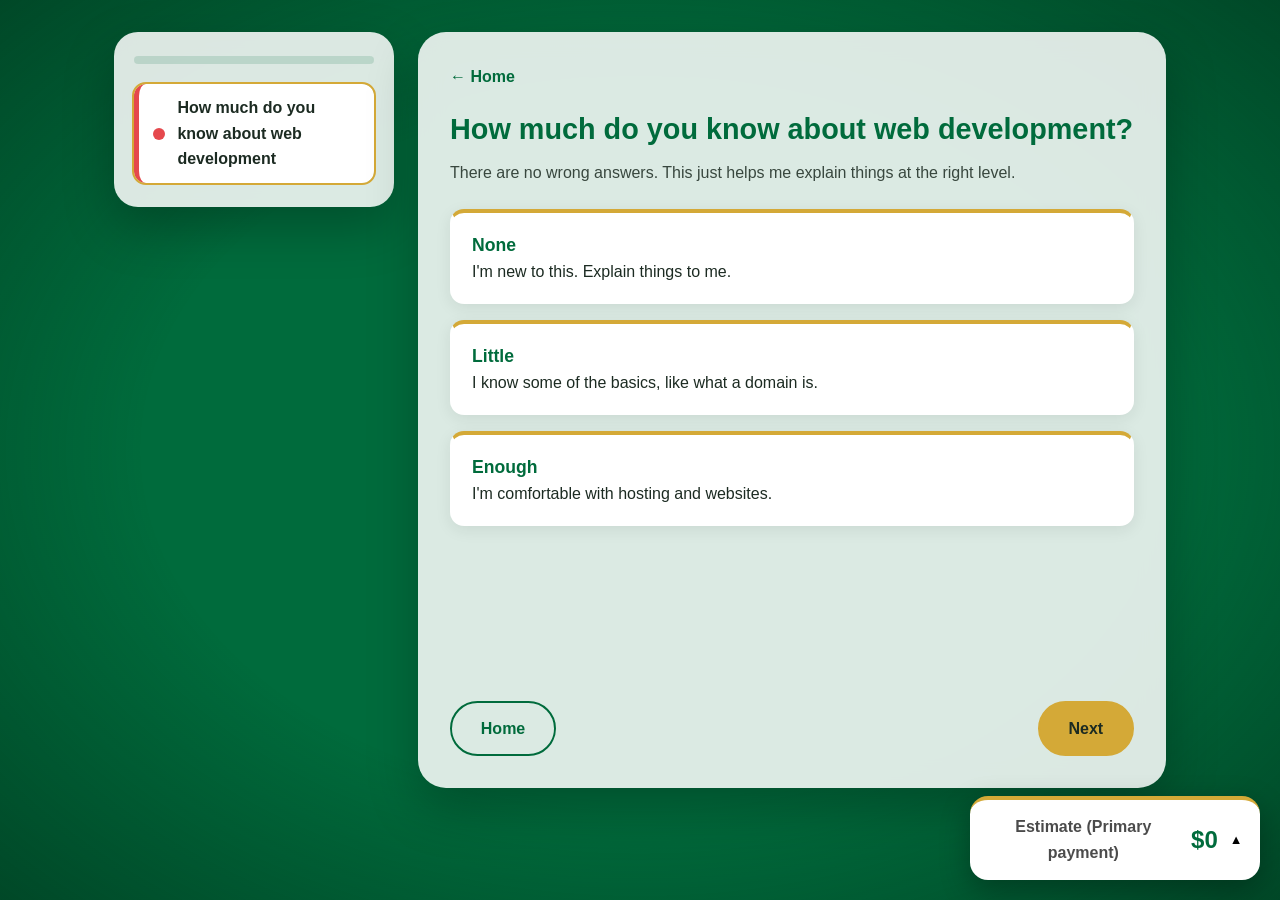
==== quiz.html @ 2eefbbb6 "quiz.js recurring payment update" ====
<!doctype html>
<html lang="en">
  <head>
    <meta charset="UTF-8" />
    <meta name="viewport" content="width=device-width, initial-scale=1.0" />
    <title>Get Your Estimate | J D Style and Design</title>
    <link rel="stylesheet" href="css/quiz.css" />
  </head>
  <body>
    <div class="app">
      <!-- Left progress toolbar (becomes a top bar on phones) -->
      <aside class="toolbar" id="toolbar">
        <button class="toolbar-toggle" id="toolbarToggle" aria-expanded="false">
          Steps
        </button>
        <div class="progress">
          <div class="progress-fill" id="progressFill"></div>
        </div>
        <ol class="steps" id="steps"></ol>
      </aside>

      <!-- Centre window: questions appear here -->
      <section class="window">
        <a class="home-link" href="index.html">&larr; Home</a>
        <div class="stage" id="stage"></div>
        <div class="nav">
          <button class="nav-btn" id="backBtn">Back</button>
          <button class="nav-btn primary" id="nextBtn">Next</button>
        </div>
      </section>
    </div>

    <!-- Price counter, bottom corner -->
    <div class="counter" id="counter">
      <button class="counter-head" id="counterHead" aria-expanded="false">
        <span class="counter-label">Estimate</span>
        <span class="counter-total" id="counterTotal">$0</span>
        <span class="chev">&#9650;</span>
      </button>
      <div class="counter-body" id="counterBody">
        <ul id="breakdown"></ul>
        <p class="counter-note">Prices may fluctuate or be negotiated.</p>
      </div>
    </div>

    <script src="js/quiz.js"></script>
  </body>
</html>
---- css/quiz.css ----
/* ===== THEME COLOURS ===== */
:root {
  color-scheme: only light;
  --green: #006b3c;
  --bright-green: #3ddc84; /* done glow */
  --gold: #d4a937;
  --red: #e5484d; /* required and empty */
  --yellow: #f2c94c; /* optional and empty */
  --panel: rgba(255, 255, 255, 0.86);
  --text: #1c2b22;
  --white: #ffffff;
  --radius: 14px;
}

/* ===== BASICS ===== */
* {
  margin: 0;
  padding: 0;
  box-sizing: border-box;
}

body {
  font-family: "Segoe UI", Roboto, Arial, sans-serif;
  color: var(--text);
  background: var(--green) fixed;
  line-height: 1.6;
  min-height: 100vh;
}

body::before {
  content: "";
  position: fixed;
  inset: 0;
  pointer-events: none;
  z-index: 0;
  background: radial-gradient(
    ellipse at center,
    transparent 55%,
    rgba(0, 30, 15, 0.45) 100%
  );
}

/* ===== LAYOUT: toolbar left, window centre ===== */
.app {
  position: relative;
  z-index: 1;
  display: grid;
  grid-template-columns: 280px 1fr;
  gap: 1.5rem;
  max-width: 1100px;
  margin: 0 auto;
  padding: 2rem 1.5rem 7rem;
  min-height: 100vh;
}

/* ===== LEFT TOOLBAR ===== */
.toolbar {
  background: var(--panel);
  backdrop-filter: blur(12px);
  -webkit-backdrop-filter: blur(12px);
  border-radius: 24px;
  padding: 1.5rem 1.25rem;
  box-shadow: 0 20px 50px rgba(0, 0, 0, 0.25);
  align-self: start;
  position: sticky;
  top: 2rem;
}

.toolbar-toggle {
  display: none;
}

.progress {
  height: 8px;
  background: rgba(0, 107, 60, 0.15);
  border-radius: 8px;
  overflow: hidden;
  margin-bottom: 1.25rem;
}
.progress-fill {
  height: 100%;
  width: 0;
  background: var(--bright-green);
  border-radius: 8px;
  transition: width 0.5s ease;
}

.steps {
  list-style: none;
  display: grid;
  gap: 0.6rem;
}

.step {
  display: flex;
  align-items: center;
  gap: 0.75rem;
  padding: 0.7rem 0.9rem;
  background: var(--white);
  border-radius: 12px;
  border-left: 5px solid var(--red); /* default: required and empty */
  cursor: pointer;
  font-weight: 600;
  animation: stepIn 0.5s ease both;
  transition:
    transform 0.2s,
    box-shadow 0.3s;
}
.step:hover {
  transform: translateX(4px);
}
.step.current {
  outline: 2px solid var(--gold);
}

.step.required {
  border-left-color: var(--red);
}
.step.optional {
  border-left-color: var(--yellow);
}
.step.done {
  border-left-color: var(--bright-green);
  box-shadow: 0 0 14px rgba(61, 220, 132, 0.55); /* bright green glow */
}
.step.pulse {
  animation: pulseRed 0.7s ease;
}

.step-dot {
  width: 12px;
  height: 12px;
  border-radius: 50%;
  background: var(--red);
  flex-shrink: 0;
}
.step.optional .step-dot {
  background: var(--yellow);
}
.step.done .step-dot {
  background: var(--bright-green);
}

/* ===== CENTRE WINDOW ===== */
.window {
  background: var(--panel);
  backdrop-filter: blur(12px);
  -webkit-backdrop-filter: blur(12px);
  border-radius: 28px;
  padding: 2rem;
  box-shadow: 0 20px 50px rgba(0, 0, 0, 0.25);
  display: flex;
  flex-direction: column;
  min-height: 520px;
  overflow: hidden;
}

.home-link {
  color: var(--green);
  text-decoration: none;
  font-weight: 600;
  margin-bottom: 1rem;
  align-self: flex-start;
}

.stage {
  flex: 1;
}

.q-card h1 {
  color: var(--green);
  font-size: 1.8rem;
  margin-bottom: 0.5rem;
}
.q-card .help {
  margin-bottom: 1.5rem;
  opacity: 0.85;
}

.options {
  display: grid;
  gap: 1rem;
}

.option {
  text-align: left;
  background: var(--white);
  border: 2px solid transparent;
  border-top: 4px solid var(--gold);
  border-radius: var(--radius);
  padding: 1.1rem 1.25rem;
  font: inherit;
  color: inherit;
  cursor: pointer;
  box-shadow: 0 4px 16px rgba(0, 0, 0, 0.08);
  transition:
    transform 0.2s,
    border-color 0.2s,
    box-shadow 0.3s;
}
.option:hover {
  transform: translateY(-3px);
}
.option strong {
  display: block;
  color: var(--green);
  font-size: 1.1rem;
}
.option.selected {
  border-color: var(--bright-green);
  box-shadow: 0 0 16px rgba(61, 220, 132, 0.5);
}

.q-card.pulse {
  animation: pulseRed 0.7s ease;
  border-radius: var(--radius);
}

/* Question slide animations */
.stage.out-left {
  animation: outLeft 0.2s ease forwards;
}
.stage.out-right {
  animation: outRight 0.2s ease forwards;
}
.stage.in-right {
  animation: inRight 0.35s ease both;
}
.stage.in-left {
  animation: inLeft 0.35s ease both;
}

/* ===== BACK / NEXT ===== */
.nav {
  display: flex;
  justify-content: space-between;
  margin-top: 1.5rem;
}

.nav-btn {
  font: inherit;
  font-weight: 600;
  padding: 0.8rem 1.8rem;
  border-radius: 50px;
  border: 2px solid var(--green);
  background: transparent;
  color: var(--green);
  cursor: pointer;
  transition:
    transform 0.2s,
    box-shadow 0.2s;
}
.nav-btn.primary {
  background: var(--gold);
  border-color: var(--gold);
  color: var(--text);
}
.nav-btn:hover:not(:disabled) {
  transform: translateY(-3px);
  box-shadow: 0 8px 20px rgba(0, 0, 0, 0.2);
}
.nav-btn:disabled {
  opacity: 0.4;
  cursor: not-allowed;
}

/* ===== PRICE COUNTER (bottom right) ===== */
.counter {
  position: fixed;
  right: 1.25rem;
  bottom: 1.25rem;
  z-index: 5;
  width: 290px;
  background: var(--white);
  border-radius: 18px;
  border-top: 4px solid var(--gold);
  box-shadow: 0 10px 30px rgba(0, 0, 0, 0.3);
  overflow: hidden;
}

.counter-head {
  width: 100%;
  display: flex;
  align-items: center;
  gap: 0.75rem;
  padding: 0.9rem 1.1rem;
  background: none;
  border: 0;
  font: inherit;
  cursor: pointer;
}
.counter-label {
  font-weight: 600;
  opacity: 0.7;
}
.counter-total {
  margin-left: auto;
  font-size: 1.5rem;
  font-weight: 700;
  color: var(--green);
}
.chev {
  transition: transform 0.3s;
  font-size: 0.8rem;
}
.counter.open .chev {
  transform: rotate(180deg);
}

.counter-body {
  max-height: 0;
  overflow: hidden;
  transition: max-height 0.4s ease;
}
.counter.open .counter-body {
  max-height: 420px;
}

#breakdown {
  list-style: none;
  padding: 0 1.1rem;
}
#breakdown li {
  display: flex;
  justify-content: space-between;
  gap: 0.75rem;
  padding: 0.45rem 0;
  border-bottom: 1px solid rgba(0, 0, 0, 0.08);
  font-size: 0.92rem;
}
#breakdown .tag {
  font-size: 0.75rem;
  color: var(--green);
  font-weight: 600;
}
.counter-note {
  padding: 0.8rem 1.1rem 1rem;
  font-size: 0.8rem;
  opacity: 0.7;
}

/* Gold flash when the total changes */
.counter.flash .counter-total {
  animation: goldFlash 0.7s ease;
}

/* ===== PHONES: toolbar becomes a thin top bar ===== */
@media (max-width: 800px) {
  .app {
    grid-template-columns: 1fr;
    padding: 1rem 0.75rem 7rem;
    gap: 1rem;
  }
  .toolbar {
    position: sticky;
    top: 0.5rem;
    z-index: 4;
    padding: 0.75rem 1rem;
    border-radius: 18px;
  }
  .toolbar-toggle {
    display: block;
    width: 100%;
    background: none;
    border: 0;
    font: inherit;
    font-weight: 600;
    color: var(--green);
    text-align: left;
    margin-bottom: 0.5rem;
    cursor: pointer;
  }
  .progress {
    margin-bottom: 0;
  }
  .steps {
    display: none;
    margin-top: 0.75rem;
  }
  .toolbar.open .steps {
    display: grid;
  }
  .window {
    padding: 1.25rem;
    border-radius: 20px;
    min-height: 420px;
  }
  .counter {
    width: calc(100% - 1.5rem);
    right: 0.75rem;
    bottom: 0.75rem;
  }
}

/* ===== ANIMATIONS ===== */
@keyframes stepIn {
  from {
    opacity: 0;
    transform: translateX(-14px);
  }
  to {
    opacity: 1;
    transform: translateX(0);
  }
}
@keyframes inRight {
  from {
    opacity: 0;
    transform: translateX(40px);
  }
  to {
    opacity: 1;
    transform: translateX(0);
  }
}
@keyframes inLeft {
  from {
    opacity: 0;
    transform: translateX(-40px);
  }
  to {
    opacity: 1;
    transform: translateX(0);
  }
}
@keyframes outLeft {
  to {
    opacity: 0;
    transform: translateX(-40px);
  }
}
@keyframes outRight {
  to {
    opacity: 0;
    transform: translateX(40px);
  }
}

@keyframes pulseRed {
  0% {
    transform: scale(1);
    box-shadow: 0 0 0 rgba(229, 72, 77, 0);
  }
  40% {
    transform: scale(1.04);
    box-shadow: 0 0 22px rgba(229, 72, 77, 0.8);
  }
  100% {
    transform: scale(1);
    box-shadow: 0 0 0 rgba(229, 72, 77, 0);
  }
}
@keyframes goldFlash {
  0%,
  100% {
    color: var(--green);
  }
  30% {
    color: var(--gold);
    transform: scale(1.12);
  }
}
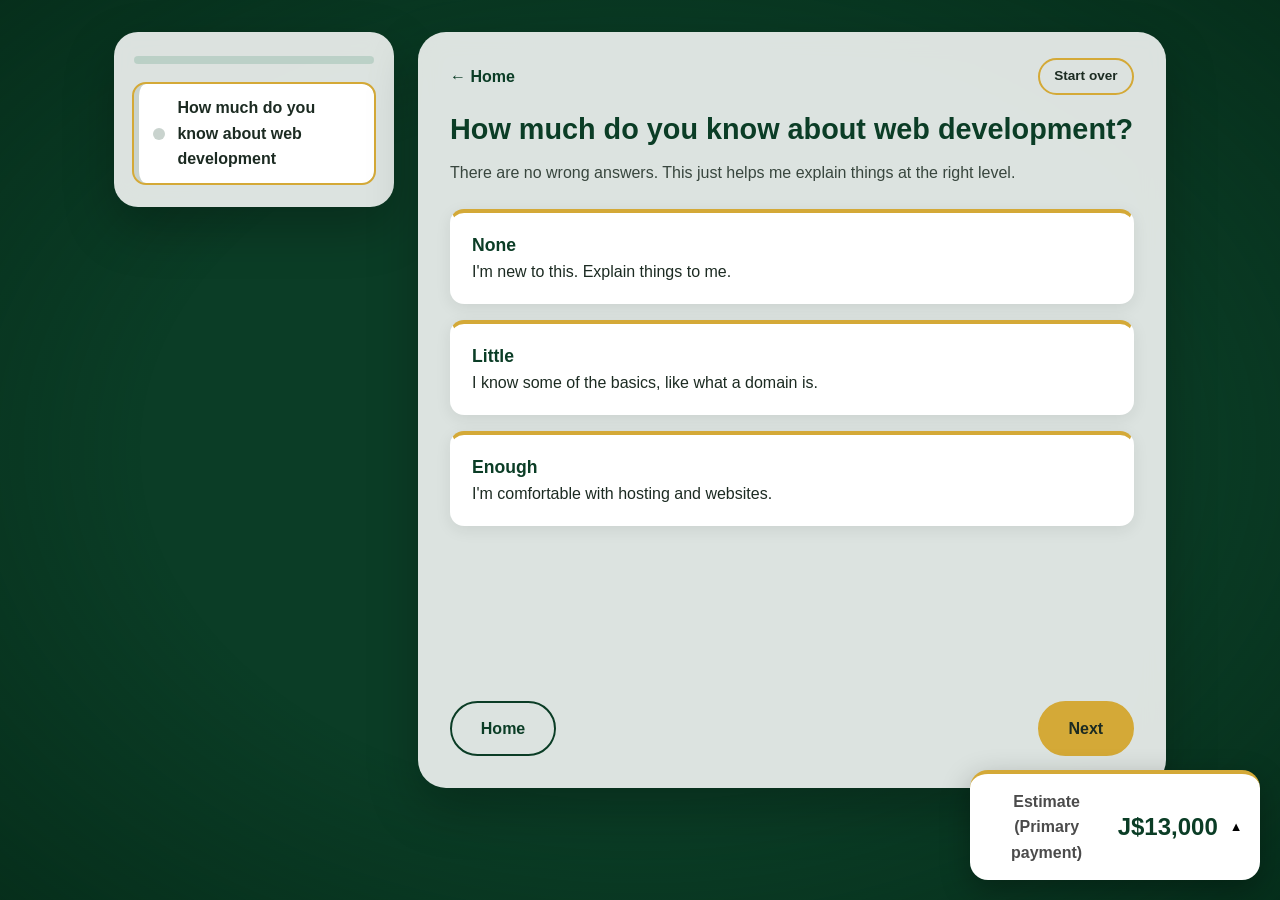
==== commit 44bc7a04: "code clean up and color change" ====
--- a/quiz.html
+++ b/quiz.html
@@ -34,7 +34,7 @@
     <div class="counter" id="counter">
       <button class="counter-head" id="counterHead" aria-expanded="false">
         <span class="counter-label">Estimate</span>
-        <span class="counter-total" id="counterTotal">$0</span>
+        <span class="counter-total" id="counterTotal">J$0</span>
         <span class="chev">&#9650;</span>
       </button>
       <div class="counter-body" id="counterBody">
--- a/css/quiz.css
+++ b/css/quiz.css
@@ -1,7 +1,7 @@
 /* ===== THEME COLOURS ===== */
 :root {
   color-scheme: only light;
-  --green: #006b3c;
+  --green: #0b3d26;
   --bright-green: #3ddc84; /* done glow */
   --gold: #d4a937;
   --red: #e5484d; /* required and empty */
@@ -98,7 +98,7 @@
   padding: 0.7rem 0.9rem;
   background: var(--white);
   border-radius: 12px;
-  border-left: 5px solid var(--red); /* default: required and empty */
+  border-left: 5px solid var(--red);
   cursor: pointer;
   font-weight: 600;
   animation: stepIn 0.5s ease both;
@@ -112,7 +112,6 @@
 .step.current {
   outline: 2px solid var(--gold);
 }
-
 .step.required {
   border-left-color: var(--red);
 }
@@ -121,7 +120,7 @@
 }
 .step.done {
   border-left-color: var(--bright-green);
-  box-shadow: 0 0 14px rgba(61, 220, 132, 0.55); /* bright green glow */
+  box-shadow: 0 0 14px rgba(61, 220, 132, 0.55);
 }
 .step.pulse {
   animation: pulseRed 0.7s ease;
@@ -313,7 +312,8 @@
   transition: max-height 0.4s ease;
 }
 .counter.open .counter-body {
-  max-height: 420px;
+  max-height: min(420px, 60vh);
+  overflow-y: auto;
 }
 
 #breakdown {
@@ -344,11 +344,21 @@
   animation: goldFlash 0.7s ease;
 }
 
-/* ===== PHONES: toolbar becomes a thin top bar ===== */
+/* Medium screens: estimator is its own bubble at the bottom of the left column */
+.counter.docked {
+  position: fixed;
+  bottom: 1.25rem;
+  right: auto;
+  left: max(1.5rem, calc((100vw - 1100px) / 2 + 1.5rem));
+  width: 280px;
+}
+
+/* ===== PHONES ===== */
 @media (max-width: 800px) {
+  /* Toolbar becomes a thin top bar */
   .app {
     grid-template-columns: 1fr;
-    padding: 1rem 0.75rem 7rem;
+    padding: 1rem 0.75rem 5rem;
     gap: 1rem;
   }
   .toolbar {
@@ -385,10 +395,44 @@
     border-radius: 20px;
     min-height: 420px;
   }
+
+  /* Estimator: small box in the bottom right that hugs the price */
   .counter {
-    width: calc(100% - 1.5rem);
     right: 0.75rem;
     bottom: 0.75rem;
+    width: auto;
+  }
+  .counter:not(.open) .counter-label {
+    display: none;
+  }
+  .counter:not(.open) .counter-head {
+    width: auto;
+  }
+  .counter:not(.open) .counter-total {
+    margin-left: 0;
+  }
+  .counter:not(.open) .counter-body {
+    width: 0;
+  } /* hidden list takes up no width */
+
+  .counter-head {
+    padding: 0.6rem 0.9rem;
+    gap: 0.5rem;
+  }
+  .counter-total {
+    font-size: 1.15rem;
+  }
+
+  /* Recurring price: finer text under the total */
+  #recurringLine {
+    padding: 0 0.9rem 0.6rem !important;
+    font-size: 0.72rem !important;
+    line-height: 1.3;
+  }
+
+  /* Open: full width so the breakdown is readable */
+  .counter.open {
+    width: calc(100% - 1.5rem);
   }
 }
 
@@ -435,7 +479,6 @@
     transform: translateX(40px);
   }
 }
-
 @keyframes pulseRed {
   0% {
     transform: scale(1);
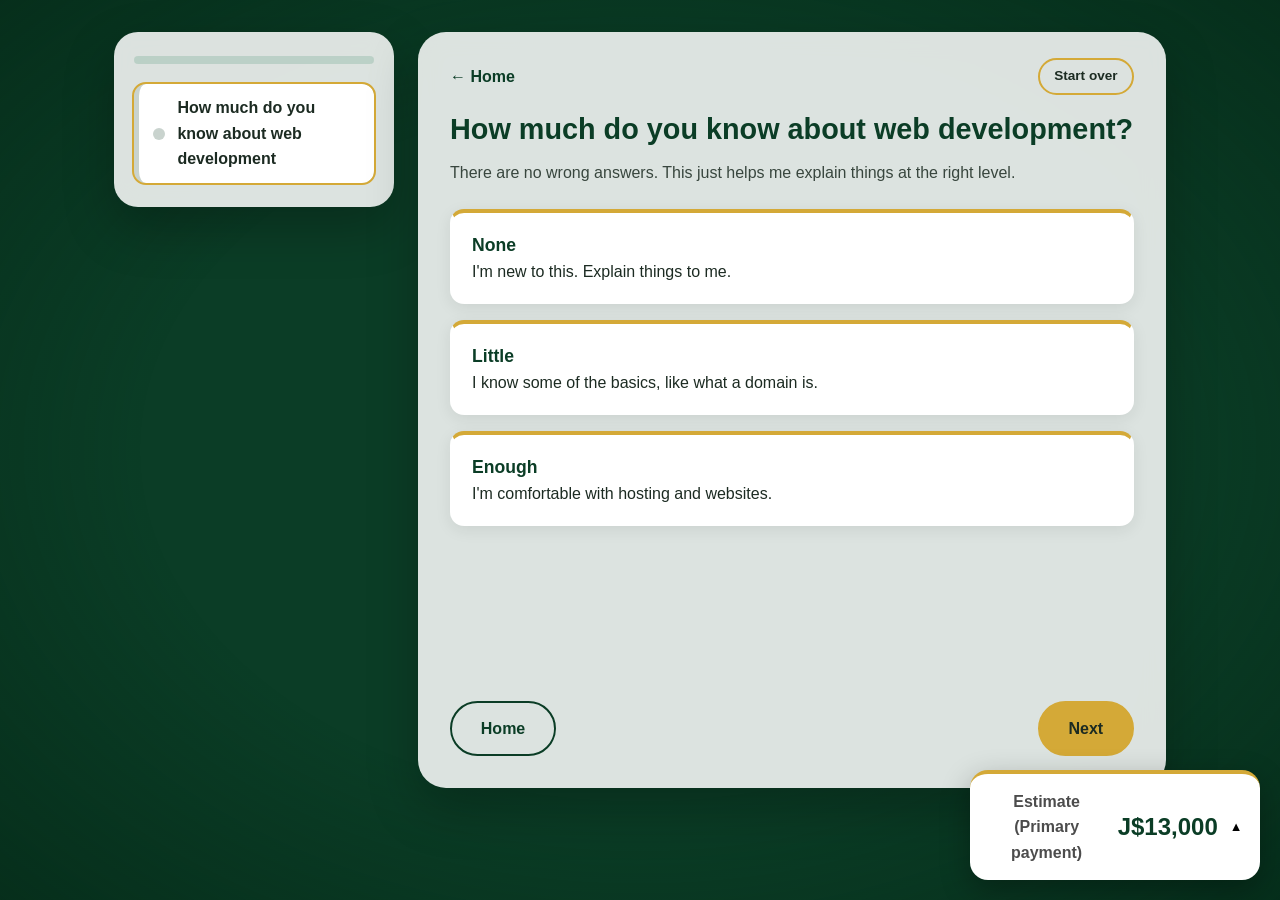
==== commit 4c98c4a6: "design, animation, function recreation" ====
--- a/quiz.html
+++ b/quiz.html
@@ -3,7 +3,13 @@
   <head>
     <meta charset="UTF-8" />
     <meta name="viewport" content="width=device-width, initial-scale=1.0" />
-    <title>Get Your Estimate | J D Style and Design</title>
+    <title>Get Your Estimate | JD-Style and Design</title>
+    <link rel="preconnect" href="https://fonts.googleapis.com" />
+    <link rel="preconnect" href="https://fonts.gstatic.com" crossorigin />
+    <link
+      href="https://fonts.googleapis.com/css2?family=Inter:wght@400;600&family=Sora:wght@600;700&display=swap"
+      rel="stylesheet"
+    />
     <link rel="stylesheet" href="css/quiz.css" />
   </head>
   <body>
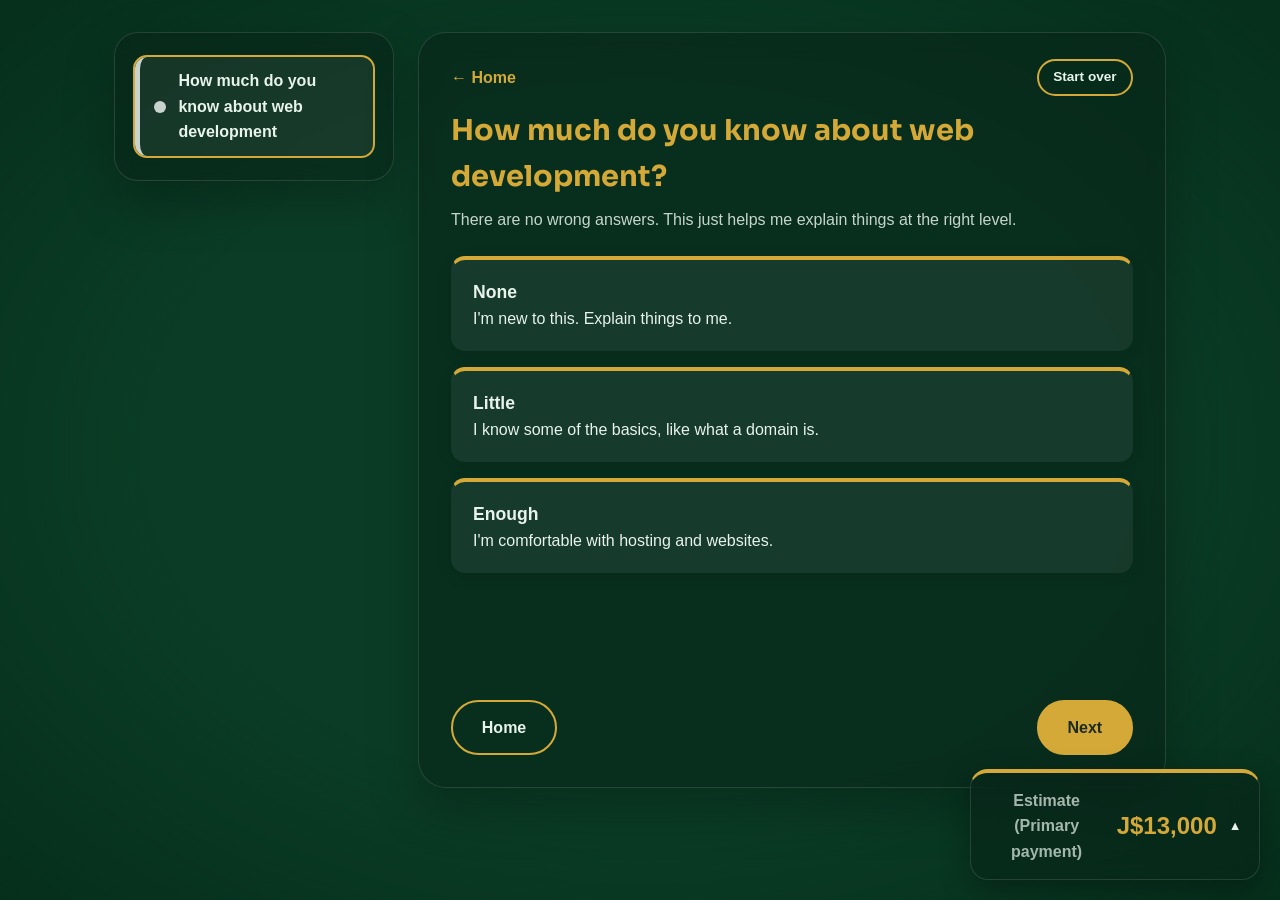
==== commit b976072c: "Add invoicing and payments demo, terms, and site updates Home page - Fill Services (2x2), How it wor" ====
--- a/quiz.html
+++ b/quiz.html
@@ -46,9 +46,11 @@
       <div class="counter-body" id="counterBody">
         <ul id="breakdown"></ul>
         <p class="counter-note">Prices may fluctuate or be negotiated.</p>
+        <p class="fine" id="clientFine"></p>
       </div>
     </div>
 
+    <script src="js/store.js"></script>
     <script src="js/quiz.js"></script>
   </body>
 </html>
--- a/css/quiz.css
+++ b/css/quiz.css
@@ -1,14 +1,19 @@
 /* ===== THEME COLOURS ===== */
 :root {
-  color-scheme: only light;
   --green: #0b3d26;
-  --bright-green: #3ddc84; /* done glow */
+  --green-deep: #06261a;
   --gold: #d4a937;
-  --red: #e5484d; /* required and empty */
-  --yellow: #f2c94c; /* optional and empty */
-  --panel: rgba(255, 255, 255, 0.86);
-  --text: #1c2b22;
-  --white: #ffffff;
+  --text: #e8f3ec;
+  --text-muted: #8bae97;
+  --glass: rgba(8, 36, 24, 0.55);
+  --glass-light: rgba(255, 255, 255, 0.07);
+  --edge: rgba(255, 255, 255, 0.12);
+  --panel: var(--glass);              /* toolbar and window */
+  --card: rgba(255, 255, 255, 0.06);  /* steps and options */
+  --white: var(--card);               /* old name, still used by quiz.js boxes */
+  --red: #e5484d;
+  --yellow: #f2c94c;
+  --bright-green: #3ddc84;
   --radius: 14px;
 }
 
@@ -17,6 +22,10 @@
   margin: 0;
   padding: 0;
   box-sizing: border-box;
+}
+
+h1, h2, h3, button {
+  font-family: 'Sora', sans-serif;
 }
 
 body {
@@ -71,18 +80,11 @@
 }
 
 .progress {
-  height: 8px;
-  background: rgba(0, 107, 60, 0.15);
-  border-radius: 8px;
-  overflow: hidden;
-  margin-bottom: 1.25rem;
-}
-.progress-fill {
-  height: 100%;
-  width: 0;
-  background: var(--bright-green);
-  border-radius: 8px;
-  transition: width 0.5s ease;
+  background-color: var(--glass-light);
+}
+
+.progress-bar {
+  background-color: var(--gold);
 }
 
 .steps {
@@ -309,7 +311,7 @@
 .counter-body {
   max-height: 0;
   overflow: hidden;
-  transition: max-height 0.4s ease;
+  transition: max-height 0.8s ease;
 }
 .counter.open .counter-body {
   max-height: min(420px, 60vh);
@@ -431,10 +433,8 @@
   }
 
   /* Open: full width so the breakdown is readable */
-  .counter.open {
-    width: calc(100% - 1.5rem);
-  }
-}
+.counter.open .counter-body { max-height: min(420px, 60vh); }
+.counter.scrollable .counter-body { overflow-y: auto; }   /* only after it finishes opening */}
 
 /* ===== ANIMATIONS ===== */
 @keyframes stepIn {
@@ -503,3 +503,182 @@
     transform: scale(1.12);
   }
 }
+
+/* ===== DARK THEME FIXES ===== */
+.toolbar, .window { border: 1px solid var(--edge); }
+.home-link, .toolbar-toggle, .q-card h1 { color: var(--gold); }
+.step { background: var(--card); }
+.option { background: var(--card); }
+.option strong { color: var(--text); }
+.option:hover { border-color: rgba(212, 169, 55, 0.6); box-shadow: 0 0 18px rgba(212, 169, 55, 0.25); }
+.nav-btn { border-color: var(--gold); color: var(--text); }
+.nav-btn:hover:not(:disabled) { background: rgba(212, 169, 55, 0.15); }
+.nav-btn.primary { color: #1c2b22; }
+.counter { background: var(--glass); backdrop-filter: blur(14px); -webkit-backdrop-filter: blur(14px); border: 1px solid var(--edge); border-top: 4px solid var(--gold); }
+.counter-head { color: var(--text); }
+.counter-total, #breakdown .tag { color: var(--gold); }
+#breakdown li { border-bottom-color: var(--edge); }
+@keyframes goldFlash {
+  0%, 100% { color: var(--gold); }
+  30% { color: #ffffff; transform: scale(1.12); }
+}
+
+/* Estimator list scrolls without a visible scrollbar (no flicker while opening) */
+.counter-body { scrollbar-width: none; }
+.counter-body::-webkit-scrollbar { display: none; }
+
+/* ===== QUIZ.JS INLINE COLOURS (headings, breakdown, end screen) ===== */
+/* Anything quiz.js colours dark green becomes gold */
+[style*="var(--green)"] { color: var(--gold) !important; }
+
+/* "Not included" notice box: dark gold glass instead of cream */
+[style*="#fbf4e2"] {
+  background: rgba(212, 169, 55, 0.1) !important;
+  color: var(--text) !important;
+}
+
+/* ===== ESTIMATOR ON THE END SCREEN ===== */
+.counter.inline {
+  position: static;
+  width: 100%;
+  max-width: none;
+  margin: 1.5rem 0 0.5rem;
+  box-shadow: none;
+  animation: estIn 0.6s cubic-bezier(0.22, 1, 0.36, 1);
+}
+.counter.inline .counter-body {
+  max-height: none;
+  overflow: visible;
+}
+.counter.inline .counter-head {
+  cursor: default;
+}
+
+/* Price with its buttons */
+.est-price {
+  display: inline-flex;
+  align-items: center;
+  gap: 0.4rem;
+  white-space: nowrap;
+}
+.est-acts {
+  display: inline-flex;
+  gap: 0.3rem;
+}
+
+/* Edit, remove and add buttons */
+.est-act {
+  width: 1.6rem;
+  height: 1.6rem;
+  padding: 0;
+  border: 1px solid var(--edge);
+  border-radius: 8px;
+  background: var(--glass-light);
+  color: var(--gold);
+  font-size: 0.85rem;
+  line-height: 1;
+  cursor: pointer;
+  transition: background 0.2s, border-color 0.2s, transform 0.2s;
+}
+.est-act:hover {
+  background: rgba(212, 169, 55, 0.15);
+  border-color: var(--gold);
+  transform: translateY(-1px);
+}
+
+@keyframes estIn {
+  from { opacity: 0; transform: translateY(14px); }
+  to   { opacity: 1; transform: none; }
+}
+
+
+/* ===== CLIENT DETAILS (end of quiz) ===== */
+.client-box h2 {
+  color: var(--gold);
+  font-size: 1.3rem;
+  margin-bottom: 0.4rem;
+}
+#clientForm {
+  display: grid;
+  grid-template-columns: repeat(2, minmax(0, 1fr));
+  gap: 0.9rem 1rem;
+  margin-top: 1rem;
+}
+#clientForm label {
+  display: grid;
+  gap: 0.3rem;
+  font-size: 0.85rem;
+  font-weight: 600;
+}
+#clientForm small {
+  font-weight: 400;
+  color: var(--text-muted);
+}
+#clientForm input {
+  font: inherit;
+  font-weight: 400;
+  color: var(--text);
+  padding: 0.65rem 0.8rem;
+  border-radius: 10px;
+  border: 1px solid var(--edge);
+  background: var(--card);
+}
+#clientForm input:focus {
+  outline: none;
+  border-color: var(--gold);
+  box-shadow: 0 0 0 3px rgba(212, 169, 55, 0.2);
+}
+#clientForm .form-error,
+#clientForm button {
+  grid-column: 1 / -1;
+}
+#clientForm button {
+  justify-self: start;
+}
+.form-error {
+  color: var(--red);
+  font-size: 0.85rem;
+  min-height: 1.2em;
+}
+.client-box.done .client-id {
+  margin: 0.8rem 0 1rem;
+  font-size: 0.95rem;
+}
+.client-id b {
+  font-family: "Sora", sans-serif;
+  color: var(--gold);
+  letter-spacing: 0.06em;
+  font-size: 1.15rem;
+  margin-left: 0.3rem;
+}
+/* Client ID in fine print */
+.fine {
+  margin-top: 0.6rem;
+  font-size: 0.68rem;
+  letter-spacing: 0.04em;
+  color: var(--text-muted);
+  opacity: 0.8;
+}
+.fine:empty {
+  display: none;
+}
+@media (max-width: 600px) {
+  #clientForm {
+    grid-template-columns: 1fr;
+  }
+}
+#clientForm .agree {
+  grid-column: 1 / -1;
+  display: flex;
+  align-items: center;
+  gap: 0.6rem;
+  font-weight: 400;
+}
+#clientForm .agree input {
+  width: 18px;
+  height: 18px;
+  accent-color: var(--gold);
+}
+#clientForm .agree a {
+  color: var(--gold);
+}
